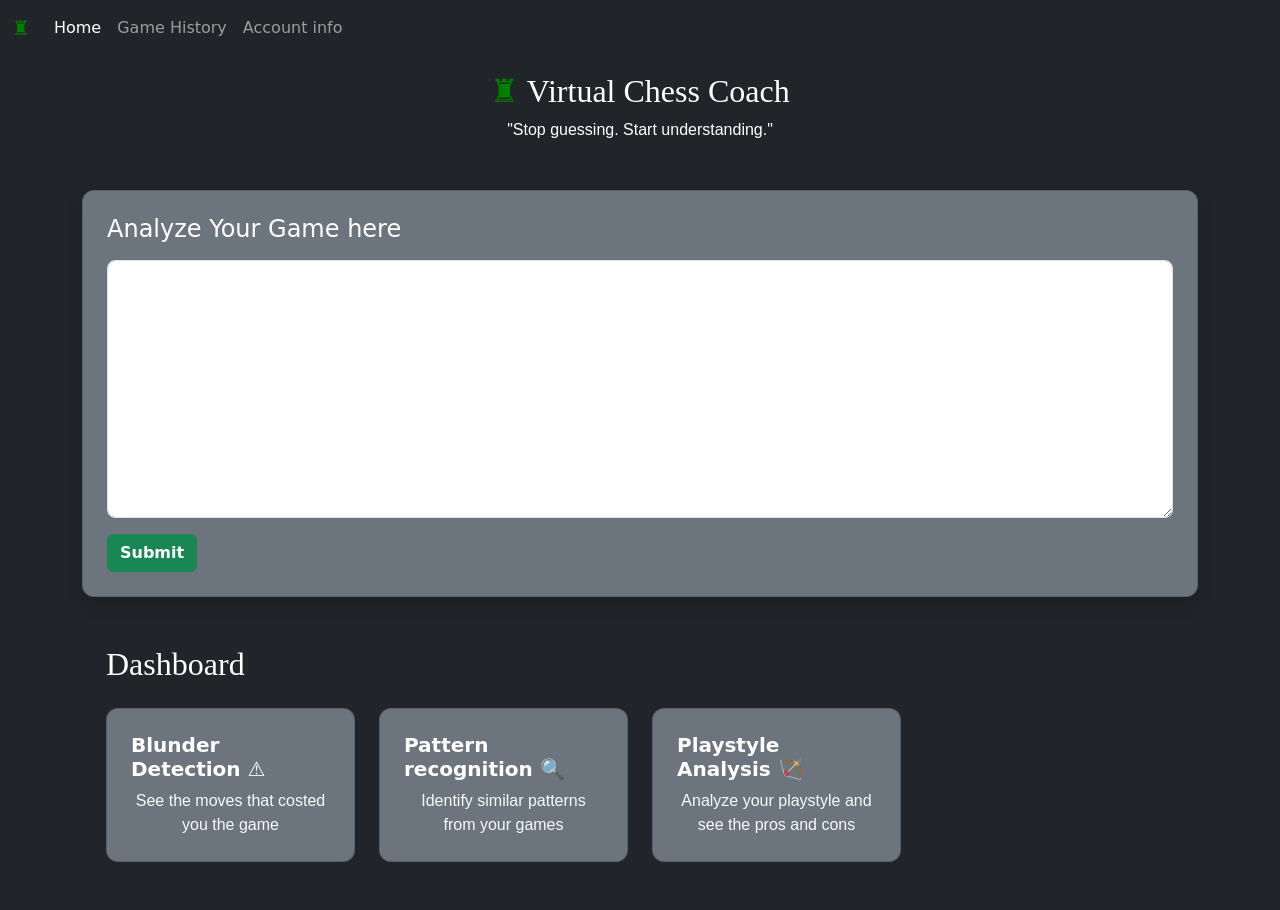
==== templates/index.html @ a65be8cd "Initial commit" ====
<!DOCTYPE html>
<head>
    <title>Home - Virtual Chess Coach</title>
    <link href="https://cdn.jsdelivr.net/npm/bootstrap@5.3.8/dist/css/bootstrap.min.css" rel="stylesheet">
    <link href = "../static/styles.css" rel = "stylesheet">
    <link rel = "icon" href = "../static/favicon.png.png">
    <meta name ="viewport" content = "width = device-width , initial-scale = 1.0">
</head>
<body class="bg-dark text-white">
    <nav class="navbar navbar-expand-lg navbar-dark bg-dark">
  <div class="container-fluid">
    <a class="navbar-brand" href="/"><span style="color: green;">♜</span></a>
    <button class="navbar-toggler" type="button" data-bs-toggle="collapse" data-bs-target="#navbarNavDropdown" aria-controls="navbarNavDropdown" aria-expanded="false" aria-label="Toggle navigation">
      <span class="navbar-toggler-icon"></span>
    </button>
    <div class="collapse navbar-collapse" id="navbarNavDropdown">
      <ul class="navbar-nav">
        <li class="nav-item">
          <a class="nav-link active" aria-current="page" href="#">Home</a>
        </li>
        <li class="nav-item">
          <a class="nav-link" href="#">Game History</a>
        </li>
        <li class="nav-item">
          <a class="nav-link" href="#">Account info</a>
        </li>
      </ul>
    </div>
  </div>
</nav>

<div class = "container mt-3">
<div>
<h2><span style="color: green;">♜</span> Virtual Chess Coach </h2>
<p>"Stop guessing. Start understanding."  </p>
</div>

<div class="mt-5">
  <div class="card bg-secondary text-white p-4 shadow">

    <h4 class="mb-3">Analyze Your Game here</h4>

  <form method = "POST" action="/analyze">
    <textarea class="form-control form-control-lg mb-3" rows="8" placeholder="Paste your PGN here..."> </textarea>
    <button class="btn btn-success fw-semibold">Submit</button>
  </form>

  </div>
</div>

 <div class="flex-grow-1 p-4 mt-4 h-100">
    <div class="d-flex justify-content-between mb-3 h-100">
      <h2>Dashboard</h2>
    </div>
    <div class="row mb-4">
      <div class="col-md-3"><div class="card bg-secondary text-white p-4 h-100"><h5 class="fw-bold">Blunder Detection ⚠️</h5><p class = "text-light mb-0">See the moves that costed you the game</p></div></div>
      <div class="col-md-3"><div class="card bg-secondary text-white p-4 h-100"><h5 class="fw-bold">Pattern recognition 🔍</h5><p class = "text-light mb-0">Identify similar patterns from your games</p></div></div>
      <div class="col-md-3"><div class="card bg-secondary text-white p-4 h-100"><h5 class="fw-bold">Playstyle Analysis 🏹</h5><p class = "text-light mb-0">Analyze your playstyle and see the pros and cons</p></div></div>
    </div>

</div>
</body>
---- static/styles.css ----
h2{
    text-align: center;
    font-family: 'Times New Roman', Times, serif;
}
p{
    font-family: Arial, Helvetica, sans-serif;
    text-align: center;
    font-size: medium;
}
.nav-link:hover {
    color: #00ff88 !important;
}
.card:hover {
  transform: scale(1.02);
  transition: 0.2s;
}
textarea::placeholder {
  color: #cccccc;
  opacity: 1; 
}
.card {
    border-radius: 12px;
    transition: 0.2s ease;
}
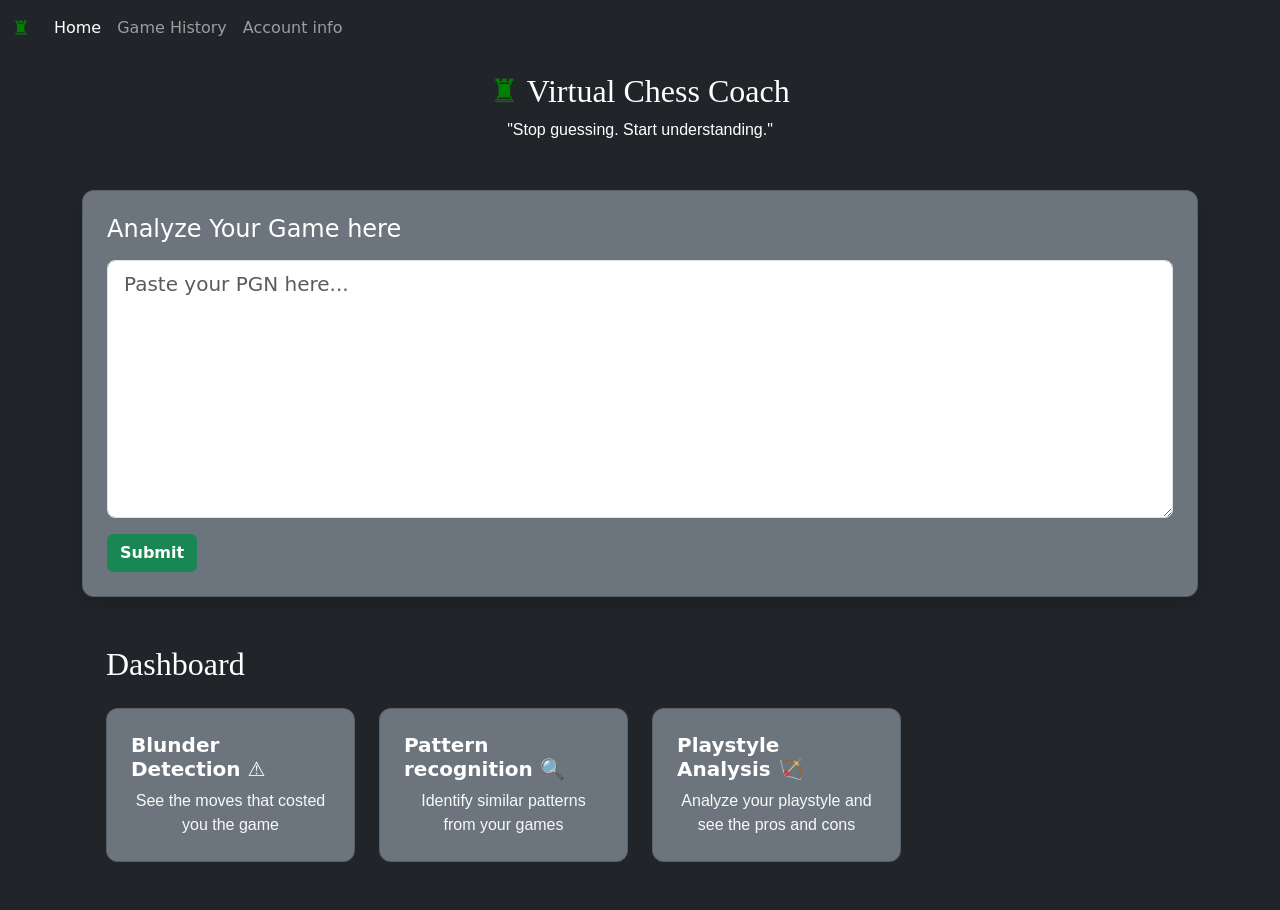
==== commit 0e3a9cf6: "the web can now read a valid pgn" ====
--- a/templates/index.html
+++ b/templates/index.html
@@ -41,7 +41,7 @@
     <h4 class="mb-3">Analyze Your Game here</h4>
 
   <form method = "POST" action="/analyze">
-    <textarea class="form-control form-control-lg mb-3" rows="8" placeholder="Paste your PGN here..."> </textarea>
+    <textarea class="form-control form-control-lg mb-3" rows="8" name = "pgn_text" placeholder="Paste your PGN here..."></textarea>
     <button class="btn btn-success fw-semibold">Submit</button>
   </form>
 
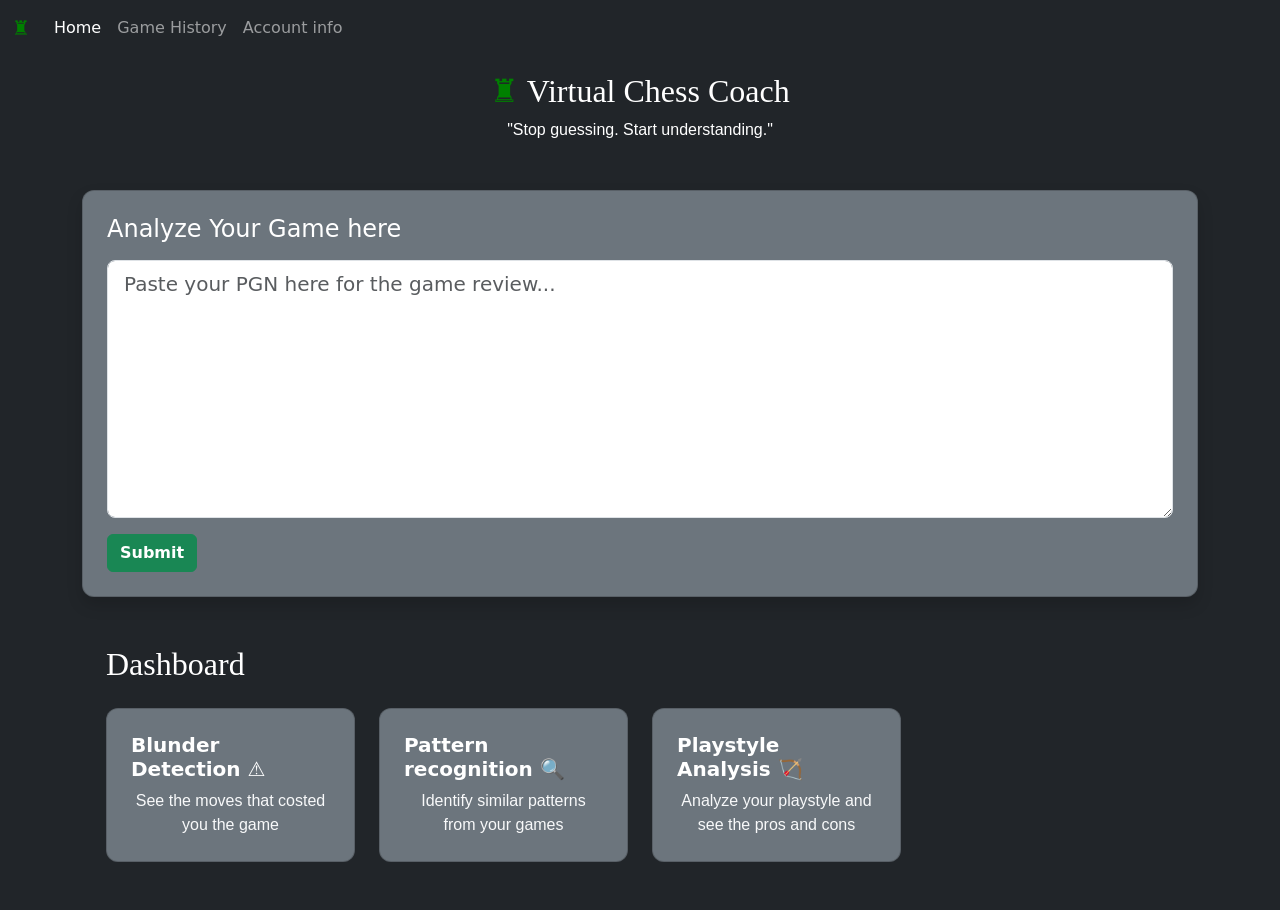
==== commit a9905917: "improve results UI" ====
--- a/templates/index.html
+++ b/templates/index.html
@@ -41,7 +41,7 @@
     <h4 class="mb-3">Analyze Your Game here</h4>
 
   <form method = "POST" action="/analyze">
-    <textarea class="form-control form-control-lg mb-3" rows="8" name = "pgn_text" placeholder="Paste your PGN here..."></textarea>
+    <textarea class="form-control form-control-lg mb-3" rows="8" name = "pgn_text" placeholder="Paste your PGN here for the game review..."></textarea>
     <button class="btn btn-success fw-semibold">Submit</button>
   </form>
 
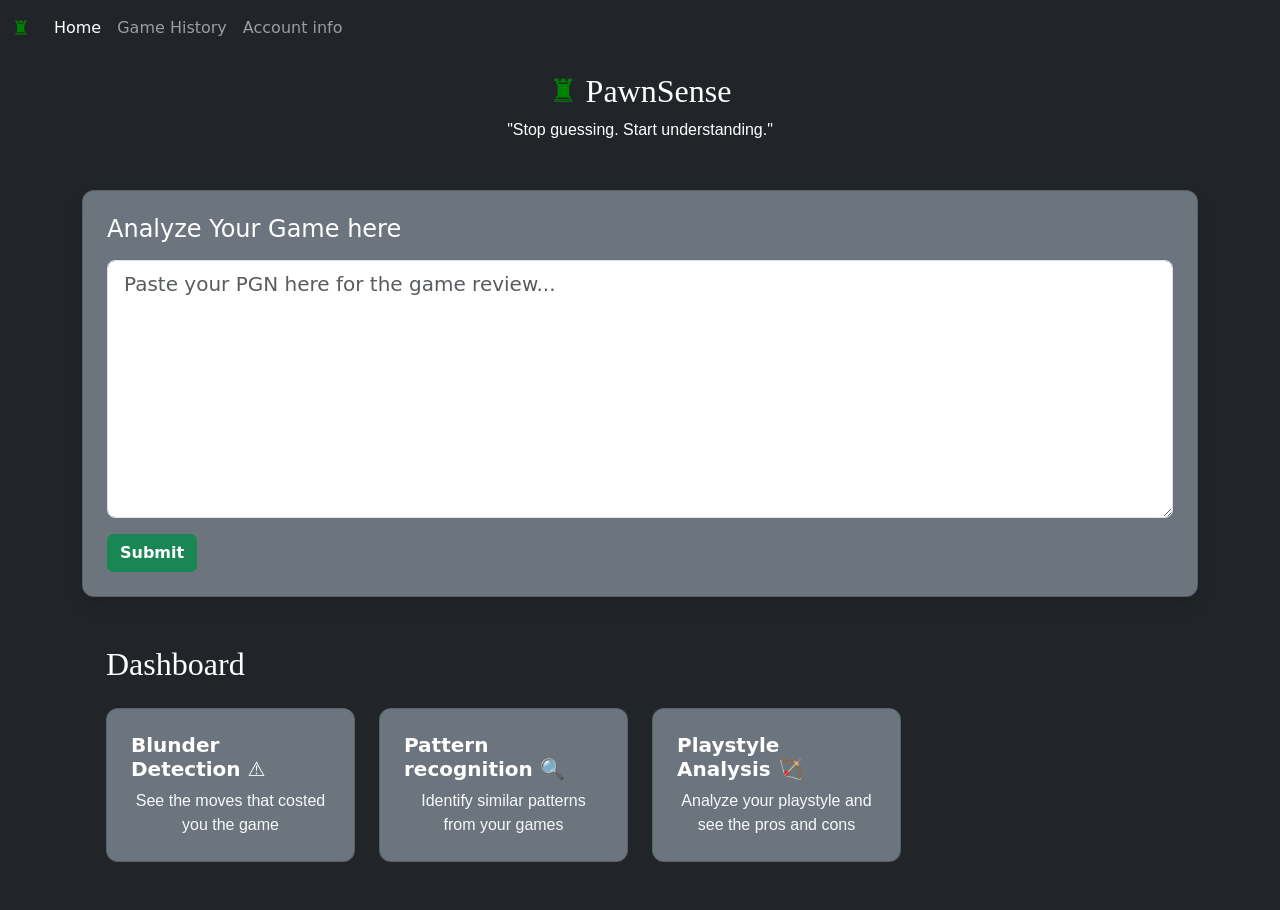
==== commit 3371c888: "added requirements.txt for the initial deployment" ====
--- a/templates/index.html
+++ b/templates/index.html
@@ -31,7 +31,7 @@
 
 <div class = "container mt-3">
 <div>
-<h2><span style="color: green;">♜</span> Virtual Chess Coach </h2>
+<h2><span style="color: green;">♜</span> PawnSense </h2>
 <p>"Stop guessing. Start understanding."  </p>
 </div>
 
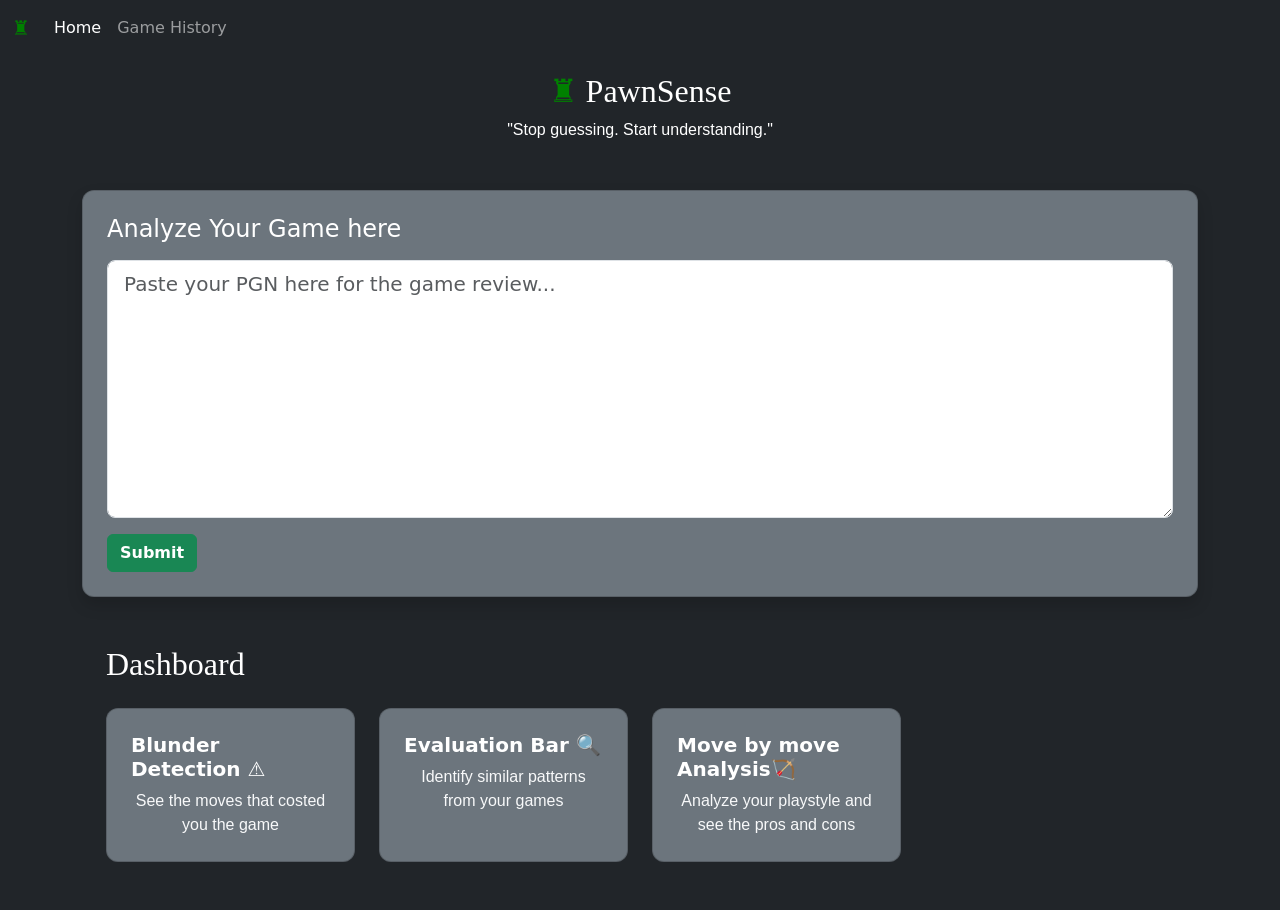
==== commit ddd24f06: "made changes to the home page" ====
--- a/templates/index.html
+++ b/templates/index.html
@@ -1,6 +1,6 @@
 <!DOCTYPE html>
 <head>
-    <title>Home - Virtual Chess Coach</title>
+    <title>Home - PawnSense</title>
     <link href="https://cdn.jsdelivr.net/npm/bootstrap@5.3.8/dist/css/bootstrap.min.css" rel="stylesheet">
     <link href = "../static/styles.css" rel = "stylesheet">
     <link rel = "icon" href = "../static/favicon.png.png">
@@ -20,9 +20,6 @@
         </li>
         <li class="nav-item">
           <a class="nav-link" href="#">Game History</a>
-        </li>
-        <li class="nav-item">
-          <a class="nav-link" href="#">Account info</a>
         </li>
       </ul>
     </div>
@@ -54,8 +51,8 @@
     </div>
     <div class="row mb-4">
       <div class="col-md-3"><div class="card bg-secondary text-white p-4 h-100"><h5 class="fw-bold">Blunder Detection ⚠️</h5><p class = "text-light mb-0">See the moves that costed you the game</p></div></div>
-      <div class="col-md-3"><div class="card bg-secondary text-white p-4 h-100"><h5 class="fw-bold">Pattern recognition 🔍</h5><p class = "text-light mb-0">Identify similar patterns from your games</p></div></div>
-      <div class="col-md-3"><div class="card bg-secondary text-white p-4 h-100"><h5 class="fw-bold">Playstyle Analysis 🏹</h5><p class = "text-light mb-0">Analyze your playstyle and see the pros and cons</p></div></div>
+      <div class="col-md-3"><div class="card bg-secondary text-white p-4 h-100"><h5 class="fw-bold">Evaluation Bar 🔍</h5><p class = "text-light mb-0">Identify similar patterns from your games</p></div></div>
+      <div class="col-md-3"><div class="card bg-secondary text-white p-4 h-100"><h5 class="fw-bold">Move by move Analysis🏹</h5><p class = "text-light mb-0">Analyze your playstyle and see the pros and cons</p></div></div>
     </div>
 
 </div>
--- a/static/styles.css
+++ b/static/styles.css
@@ -22,3 +22,25 @@
     border-radius: 12px;
     transition: 0.2s ease;
 }
+#evalBarContainer {
+    width: 30px;
+    height: 500px;
+    border: 1px solid white;
+    margin-right: 15px;
+    display: flex;
+    flex-direction: column;
+}
+
+#evalBarWhite {
+    background-color: white;
+    width: 100%;
+    height: 50%;
+    transition: height 0.3s ease;
+}
+
+#evalBarBlack {
+    background-color: black;
+    width: 100%;
+    height: 50%;
+    transition: height 0.3s ease;
+}
